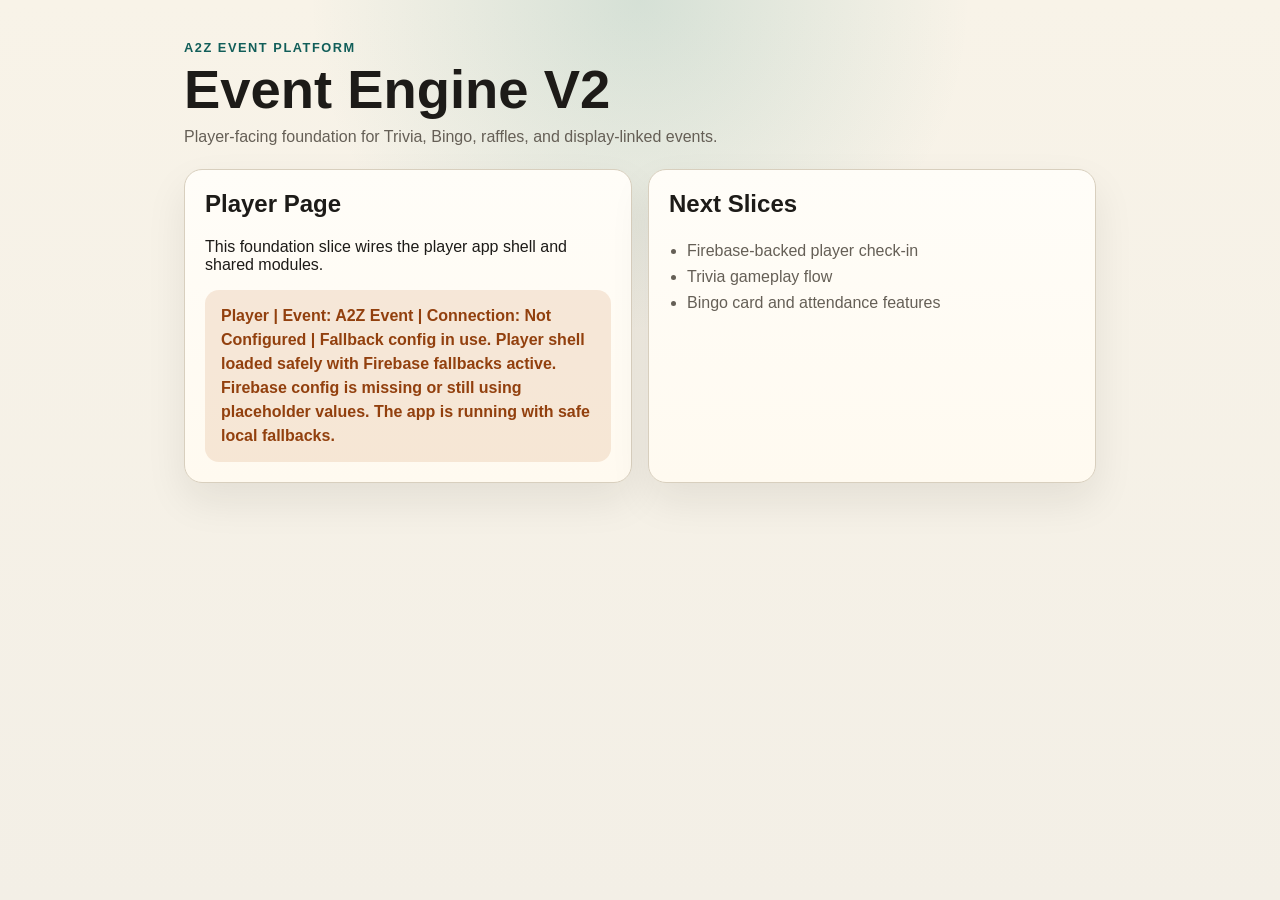
==== index.html @ 075e93c6 "Slice 0-1: scaffold and Firebase shell" ====
<!DOCTYPE html>
<html lang="en">
<head>
  <meta charset="UTF-8">
  <meta name="viewport" content="width=device-width, initial-scale=1.0">
  <title>Event Engine V2 | Player</title>
  <link rel="stylesheet" href="./css/styles.css">
</head>
<body data-app="player">
  <div class="app-shell">
    <header class="page-header">
      <p class="eyebrow">A2Z Event Platform</p>
      <h1>Event Engine V2</h1>
      <p class="page-copy">Player-facing foundation for Trivia, Bingo, raffles, and display-linked events.</p>
    </header>

    <main class="page-content">
      <section class="card">
        <h2>Player Page</h2>
        <p>This foundation slice wires the player app shell and shared modules.</p>
        <div id="app-status" class="status-panel" aria-live="polite"></div>
      </section>

      <section class="card">
        <h2>Next Slices</h2>
        <ul class="simple-list">
          <li>Firebase-backed player check-in</li>
          <li>Trivia gameplay flow</li>
          <li>Bingo card and attendance features</li>
        </ul>
      </section>
    </main>
  </div>

  <script>
    window.EVENT_ENGINE_FIREBASE_CONFIG = window.EVENT_ENGINE_FIREBASE_CONFIG || null;
  </script>
  <script type="module" src="./js/app.js"></script>
</body>
</html>
---- css/styles.css ----
:root {
  color-scheme: light;
  --bg: #f3efe6;
  --surface: #fffdf8;
  --surface-strong: #fffaf0;
  --text: #1d1b18;
  --muted: #655f56;
  --border: #d8cfbe;
  --accent: #0f766e;
  --accent-strong: #115e59;
  --shadow: 0 18px 40px rgba(31, 24, 13, 0.08);
  --radius: 18px;
  --max-width: 960px;
  font-family: "Segoe UI", Tahoma, Geneva, Verdana, sans-serif;
}

* {
  box-sizing: border-box;
}

body {
  margin: 0;
  min-height: 100vh;
  background:
    radial-gradient(circle at top, rgba(15, 118, 110, 0.15), transparent 30%),
    linear-gradient(180deg, #f8f3e8 0%, var(--bg) 100%);
  color: var(--text);
}

.app-shell {
  width: min(100%, var(--max-width));
  margin: 0 auto;
  padding: 24px 16px 48px;
}

.page-header {
  margin-bottom: 20px;
}

.eyebrow {
  margin: 0 0 8px;
  color: var(--accent-strong);
  font-size: 0.8rem;
  font-weight: 700;
  letter-spacing: 0.12em;
  text-transform: uppercase;
}

h1,
h2,
p,
ul {
  margin-top: 0;
}

h1 {
  margin-bottom: 8px;
  font-size: clamp(2rem, 6vw, 3.4rem);
  line-height: 1;
}

.page-copy {
  max-width: 42rem;
  color: var(--muted);
  line-height: 1.5;
}

.page-content {
  display: grid;
  gap: 16px;
}

.card {
  padding: 20px;
  border: 1px solid var(--border);
  border-radius: var(--radius);
  background: linear-gradient(180deg, var(--surface) 0%, var(--surface-strong) 100%);
  box-shadow: var(--shadow);
}

.status-panel {
  margin-top: 16px;
  padding: 14px 16px;
  border-radius: 14px;
  background: rgba(15, 118, 110, 0.08);
  color: var(--accent-strong);
  font-weight: 600;
  line-height: 1.5;
}

.status-panel[data-status-tone="success"] {
  background: rgba(15, 118, 110, 0.12);
}

.status-panel[data-status-tone="warning"] {
  background: rgba(180, 83, 9, 0.12);
  color: #92400e;
}

.simple-list {
  padding-left: 18px;
  color: var(--muted);
  line-height: 1.6;
}

@media (min-width: 700px) {
  .app-shell {
    padding: 40px 24px 64px;
  }

  .page-content {
    grid-template-columns: repeat(2, minmax(0, 1fr));
  }
}
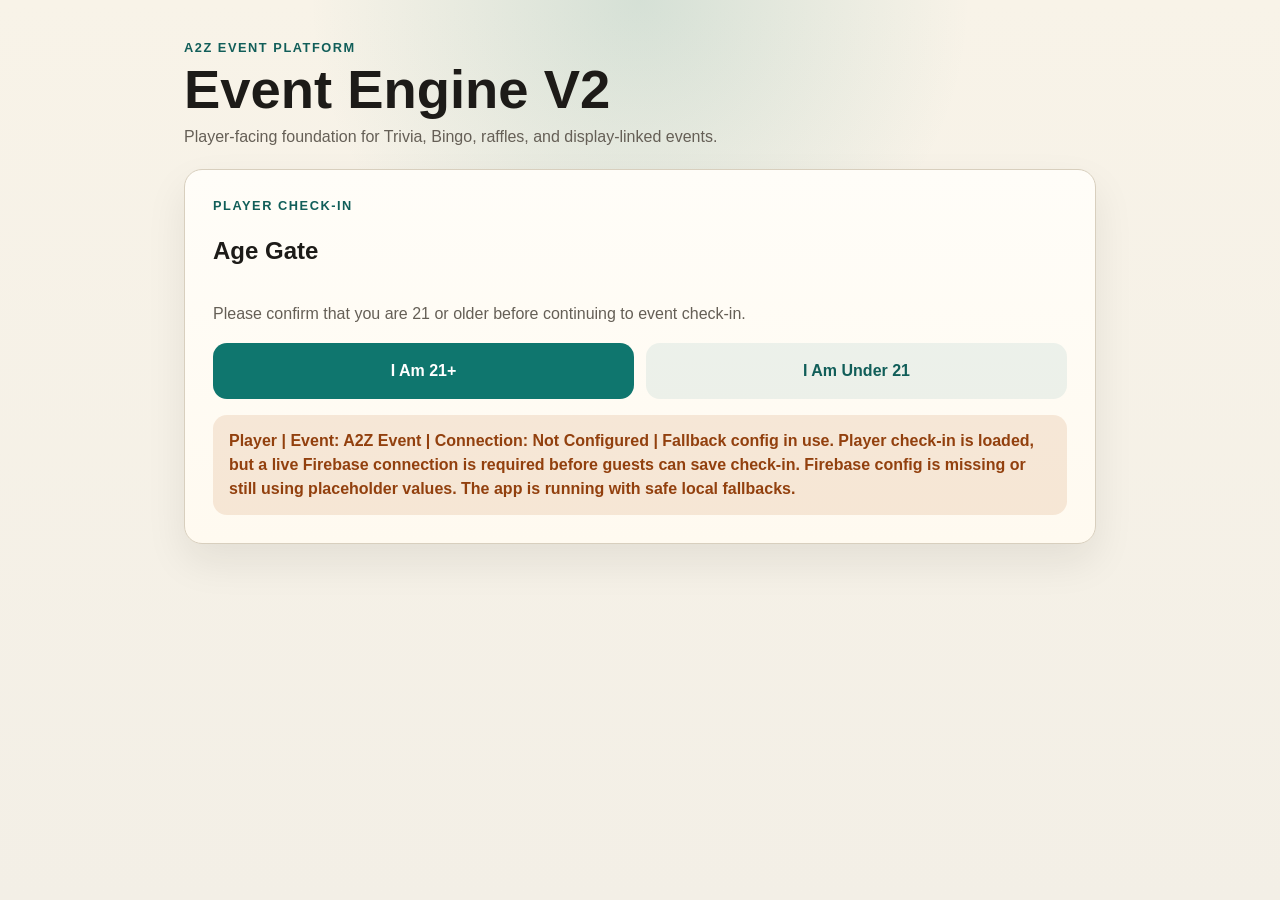
==== commit c4c4952d: "Add Firebase-backed player check-in" ====
--- a/index.html
+++ b/index.html
@@ -5,6 +5,7 @@
   <meta name="viewport" content="width=device-width, initial-scale=1.0">
   <title>Event Engine V2 | Player</title>
   <link rel="stylesheet" href="./css/styles.css">
+  <link rel="icon" type="image/svg+xml" href="./favicon.svg">
 </head>
 <body data-app="player">
   <div class="app-shell">
@@ -14,20 +15,10 @@
       <p class="page-copy">Player-facing foundation for Trivia, Bingo, raffles, and display-linked events.</p>
     </header>
 
-    <main class="page-content">
-      <section class="card">
-        <h2>Player Page</h2>
-        <p>This foundation slice wires the player app shell and shared modules.</p>
+    <main class="page-content page-content-player">
+      <section class="card player-card">
+        <div id="player-app" aria-live="polite"></div>
         <div id="app-status" class="status-panel" aria-live="polite"></div>
-      </section>
-
-      <section class="card">
-        <h2>Next Slices</h2>
-        <ul class="simple-list">
-          <li>Firebase-backed player check-in</li>
-          <li>Trivia gameplay flow</li>
-          <li>Bingo card and attendance features</li>
-        </ul>
       </section>
     </main>
   </div>
@@ -35,6 +26,7 @@
   <script>
     window.EVENT_ENGINE_FIREBASE_CONFIG = window.EVENT_ENGINE_FIREBASE_CONFIG || null;
   </script>
+  <script src="js/firebase-config.local.js"></script>
   <script type="module" src="./js/app.js"></script>
 </body>
 </html>
--- a/css/styles.css
+++ b/css/styles.css
@@ -70,6 +70,10 @@
   gap: 16px;
 }
 
+.page-content-player {
+  grid-template-columns: minmax(0, 1fr);
+}
+
 .card {
   padding: 20px;
   border: 1px solid var(--border);
@@ -78,6 +82,10 @@
   box-shadow: var(--shadow);
 }
 
+.player-card {
+  padding: clamp(20px, 3vw, 28px);
+}
+
 .status-panel {
   margin-top: 16px;
   padding: 14px 16px;
@@ -103,6 +111,190 @@
   line-height: 1.6;
 }
 
+.player-flow {
+  display: grid;
+  gap: 16px;
+}
+
+.player-section {
+  display: grid;
+  gap: 16px;
+}
+
+.player-section-header {
+  display: grid;
+  gap: 12px;
+  align-items: start;
+}
+
+.player-copy {
+  margin-bottom: 0;
+  color: var(--muted);
+  line-height: 1.6;
+}
+
+.player-action-stack,
+.player-form-actions {
+  display: grid;
+  gap: 12px;
+}
+
+.player-form {
+  display: grid;
+  gap: 14px;
+}
+
+.form-field {
+  display: grid;
+  gap: 8px;
+  font-weight: 600;
+}
+
+.form-field span {
+  color: var(--text);
+}
+
+.form-field small {
+  color: var(--muted);
+  font-size: 0.85em;
+}
+
+.form-input {
+  width: 100%;
+  padding: 14px 16px;
+  border: 1px solid var(--border);
+  border-radius: 14px;
+  background: #fff;
+  color: var(--text);
+  font: inherit;
+}
+
+.form-input:focus {
+  outline: 2px solid rgba(15, 118, 110, 0.2);
+  outline-offset: 2px;
+  border-color: var(--accent);
+}
+
+.player-message,
+.player-note {
+  padding: 14px 16px;
+  border-radius: 14px;
+  line-height: 1.5;
+}
+
+.player-message {
+  font-weight: 600;
+}
+
+.player-message[data-tone="info"],
+.player-note[data-tone="info"] {
+  background: rgba(15, 118, 110, 0.08);
+  color: var(--accent-strong);
+}
+
+.player-message[data-tone="success"],
+.player-note[data-tone="success"] {
+  background: rgba(15, 118, 110, 0.12);
+  color: var(--accent-strong);
+}
+
+.player-message[data-tone="warning"],
+.player-note[data-tone="warning"] {
+  background: rgba(180, 83, 9, 0.12);
+  color: #92400e;
+}
+
+.player-message[data-tone="error"],
+.player-note[data-tone="error"] {
+  background: rgba(185, 28, 28, 0.12);
+  color: #991b1b;
+}
+
+.primary-button,
+.secondary-button,
+.hub-button,
+.text-link-button {
+  border: 0;
+  border-radius: 14px;
+  font: inherit;
+  cursor: pointer;
+}
+
+.primary-button,
+.secondary-button,
+.hub-button {
+  min-height: 56px;
+  padding: 14px 18px;
+  font-weight: 700;
+}
+
+.primary-button {
+  background: var(--accent);
+  color: #fff;
+}
+
+.primary-button:hover,
+.primary-button:focus-visible {
+  background: var(--accent-strong);
+}
+
+.secondary-button {
+  background: rgba(15, 118, 110, 0.08);
+  color: var(--accent-strong);
+}
+
+.secondary-button:hover,
+.secondary-button:focus-visible {
+  background: rgba(15, 118, 110, 0.14);
+}
+
+.primary-button:disabled,
+.secondary-button:disabled {
+  opacity: 0.55;
+  cursor: not-allowed;
+}
+
+.text-link-button {
+  justify-self: start;
+  padding: 0;
+  background: transparent;
+  color: var(--accent-strong);
+  font-weight: 700;
+  text-decoration: underline;
+  text-underline-offset: 0.15em;
+}
+
+.hub-grid {
+  display: grid;
+  gap: 12px;
+}
+
+.hub-button {
+  text-align: left;
+  background: #fff;
+  color: var(--text);
+  border: 1px solid var(--border);
+  box-shadow: 0 10px 22px rgba(31, 24, 13, 0.05);
+}
+
+.hub-button[aria-pressed="true"] {
+  background: rgba(15, 118, 110, 0.12);
+  border-color: rgba(15, 118, 110, 0.34);
+  color: var(--accent-strong);
+}
+
+.hub-panel {
+  padding: 18px;
+  border: 1px solid var(--border);
+  border-radius: 16px;
+  background: rgba(255, 255, 255, 0.7);
+}
+
+.hub-panel h3,
+.hub-panel p {
+  margin-bottom: 0;
+}
+
 @media (min-width: 700px) {
   .app-shell {
     padding: 40px 24px 64px;
@@ -111,4 +303,21 @@
   .page-content {
     grid-template-columns: repeat(2, minmax(0, 1fr));
   }
-}
+
+  .page-content-player {
+    grid-template-columns: minmax(0, 1fr);
+  }
+
+  .player-section-header {
+    grid-template-columns: minmax(0, 1fr) auto;
+  }
+
+  .player-action-stack,
+  .player-form-actions {
+    grid-template-columns: repeat(2, minmax(0, 1fr));
+  }
+
+  .hub-grid {
+    grid-template-columns: repeat(2, minmax(0, 1fr));
+  }
+}
